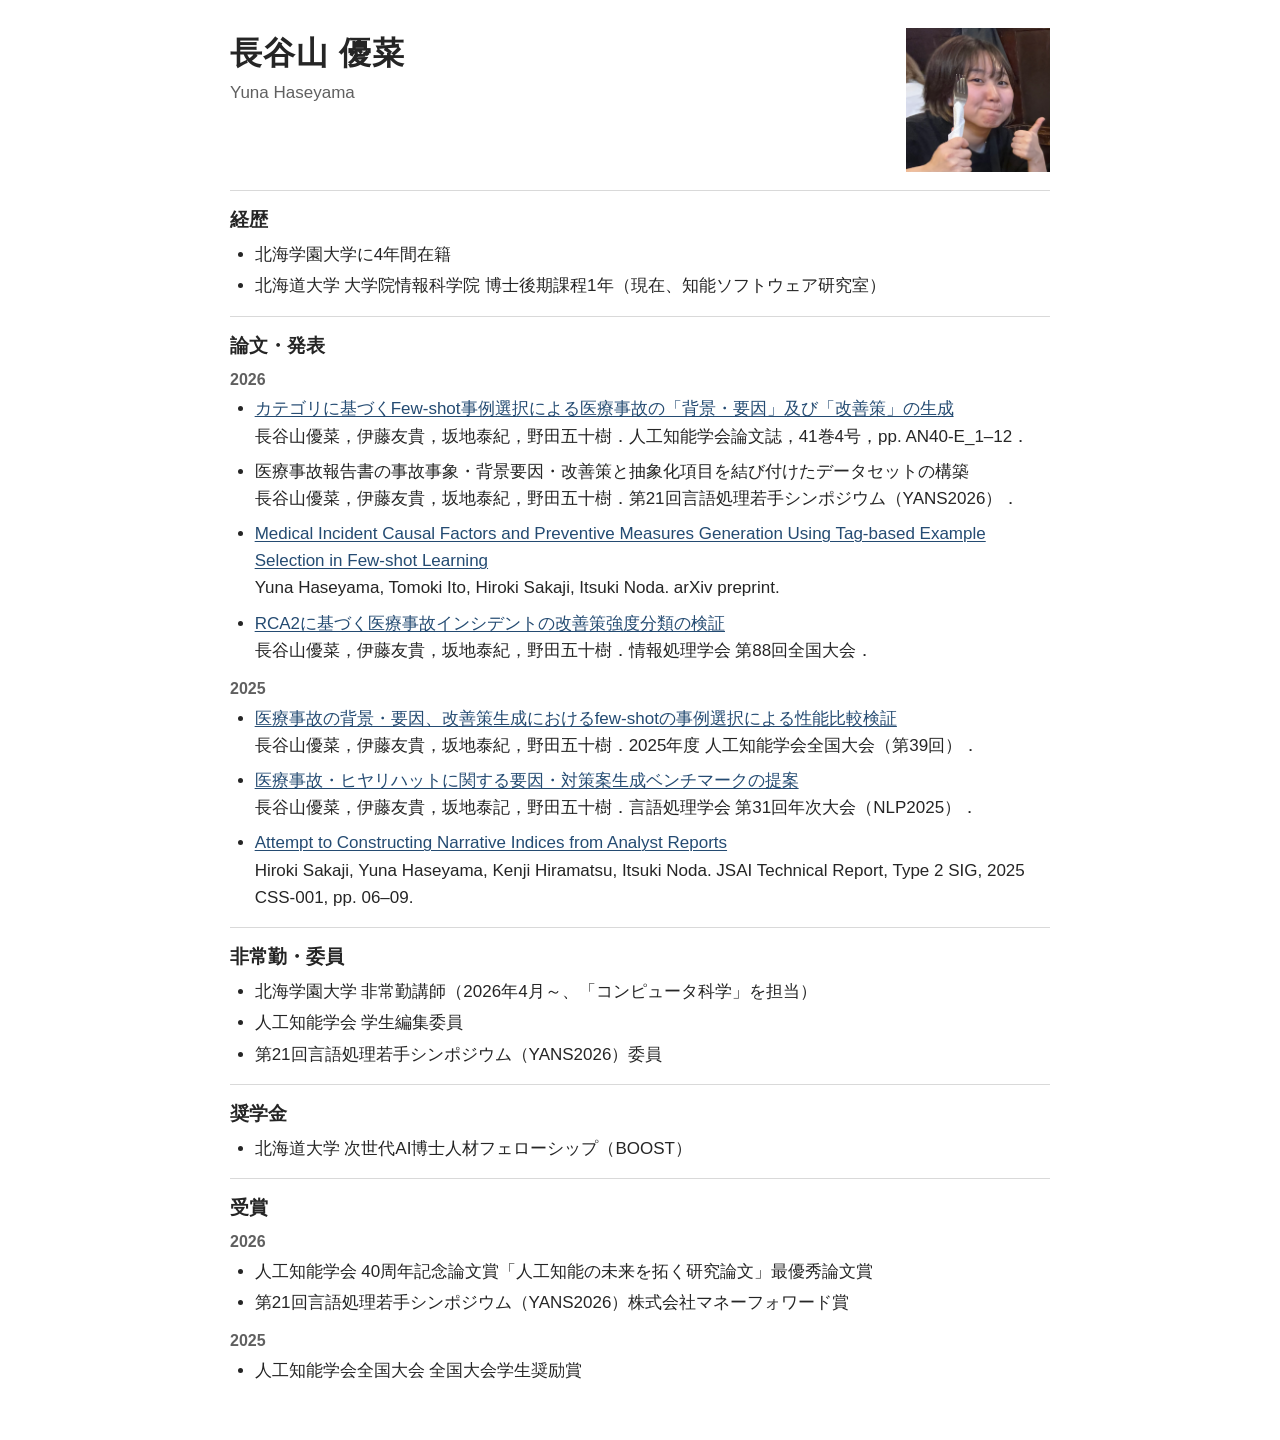
==== index.html @ e8ad877e "Publish academic portfolio" ====
<!doctype html>
<html lang="ja">
  <head>
    <meta charset="utf-8">
    <meta name="viewport" content="width=device-width, initial-scale=1">
    <meta name="description" content="長谷山優菜の経歴、論文、役職、奨学金、受賞歴">
    <title>長谷山 優菜 | Yuna Haseyama</title>
    <link rel="stylesheet" href="styles.css">
  </head>
  <body>
    <main>
      <header class="profile">
        <div>
          <h1>長谷山 優菜</h1>
          <p class="name-en">Yuna Haseyama</p>
        </div>
        <img class="portrait" src="haseyama_yuuna.jpg" alt="長谷山優菜の写真" width="144" height="144">
      </header>

      <section aria-labelledby="career-title">
        <h2 id="career-title">経歴</h2>
        <ul class="plain-list">
          <li>北海学園大学に4年間在籍</li>
          <li>北海道大学 大学院情報科学院 博士後期課程1年（現在、知能ソフトウェア研究室）</li>
        </ul>
      </section>

      <section aria-labelledby="papers-title">
        <h2 id="papers-title">論文・発表</h2>
        <h3>2026</h3>
        <ul class="publication-list">
          <li><a href="https://doi.org/10.1527/tjsai.41-4_AN40-E">カテゴリに基づくFew-shot事例選択による医療事故の「背景・要因」及び「改善策」の生成</a><br>
            長谷山優菜，伊藤友貴，坂地泰紀，野田五十樹．人工知能学会論文誌，41巻4号，pp. AN40-E_1–12．</li>
          <li>医療事故報告書の事故事象・背景要因・改善策と抽象化項目を結び付けたデータセットの構築<br>
            長谷山優菜，伊藤友貴，坂地泰紀，野田五十樹．第21回言語処理若手シンポジウム（YANS2026）．</li>
          <li><a href="https://arxiv.org/abs/2605.10025">Medical Incident Causal Factors and Preventive Measures Generation Using Tag-based Example Selection in Few-shot Learning</a><br>
            Yuna Haseyama, Tomoki Ito, Hiroki Sakaji, Itsuki Noda. arXiv preprint.</li>
          <li><a href="https://www.ipsj.or.jp/event/taikai/88/WEB/data/pdf/5D-05.html">RCA2に基づく医療事故インシデントの改善策強度分類の検証</a><br>
            長谷山優菜，伊藤友貴，坂地泰紀，野田五十樹．情報処理学会 第88回全国大会．</li>
        </ul>
        <h3>2025</h3>
        <ul class="publication-list">
          <li><a href="https://doi.org/10.11517/pjsai.JSAI2025.0_2L1OS2504">医療事故の背景・要因、改善策生成におけるfew-shotの事例選択による性能比較検証</a><br>
            長谷山優菜，伊藤友貴，坂地泰紀，野田五十樹．2025年度 人工知能学会全国大会（第39回）．</li>
          <li><a href="https://www.anlp.jp/proceedings/annual_meeting/2025/pdf_dir/P5-12.pdf">医療事故・ヒヤリハットに関する要因・対策案生成ベンチマークの提案</a><br>
            長谷山優菜，伊藤友貴，坂地泰記，野田五十樹．言語処理学会 第31回年次大会（NLP2025）．</li>
          <li><a href="https://doi.org/10.11517/jsaisigtwo.2025.CSS-001_06">Attempt to Constructing Narrative Indices from Analyst Reports</a><br>
            Hiroki Sakaji, Yuna Haseyama, Kenji Hiramatsu, Itsuki Noda. JSAI Technical Report, Type 2 SIG, 2025 CSS-001, pp. 06–09.</li>
        </ul>
      </section>

      <section aria-labelledby="roles-title">
        <h2 id="roles-title">非常勤・委員</h2>
        <ul class="plain-list">
          <li>北海学園大学 非常勤講師（2026年4月～、「コンピュータ科学」を担当）</li>
          <li>人工知能学会 学生編集委員</li>
          <li>第21回言語処理若手シンポジウム（YANS2026）委員</li>
        </ul>
      </section>

      <section aria-labelledby="scholarship-title">
        <h2 id="scholarship-title">奨学金</h2>
        <ul class="plain-list"><li>北海道大学 次世代AI博士人材フェローシップ（BOOST）</li></ul>
      </section>

      <section aria-labelledby="awards-title">
        <h2 id="awards-title">受賞</h2>
        <h3>2026</h3>
        <ul class="plain-list">
          <li>人工知能学会 40周年記念論文賞「人工知能の未来を拓く研究論文」最優秀論文賞</li>
          <li>第21回言語処理若手シンポジウム（YANS2026）株式会社マネーフォワード賞</li>
        </ul>
        <h3>2025</h3>
        <ul class="plain-list"><li>人工知能学会全国大会 全国大会学生奨励賞</li></ul>
      </section>
    </main>
  </body>
</html>
---- styles.css ----
:root {
  color-scheme: light;
  --text: #252525;
  --muted: #606060;
  --line: #d9d9d9;
  --link: #244b72;
}

* { box-sizing: border-box; }

body {
  margin: 0;
  background: #fff;
  color: var(--text);
  font-family: "Yu Gothic", "Hiragino Kaku Gothic ProN", "Noto Sans JP", sans-serif;
  font-size: 17px;
  line-height: 1.6;
}

main {
  width: min(100% - 40px, 820px);
  margin: 0 auto;
  padding: 28px 0 40px;
}

.profile {
  display: flex;
  align-items: flex-start;
  justify-content: space-between;
  gap: 20px;
  padding-bottom: 18px;
}

h1 {
  margin: 0;
  font-size: 2rem;
  font-weight: 600;
  letter-spacing: .03em;
}

.name-en {
  margin: 0;
  color: var(--muted);
}

.portrait {
  display: block;
  width: 144px;
  height: 144px;
  object-fit: cover;
  flex: none;
}

section {
  padding: 14px 0 16px;
  border-top: 1px solid var(--line);
}

h2 {
  margin: 0 0 6px;
  font-size: 1.18rem;
  font-weight: 700;
}

h3 {
  margin: 0 0 3px;
  color: var(--muted);
  font-size: 1rem;
  font-weight: 600;
}

.plain-list + h3,
.publication-list + h3 { margin-top: 12px; }

.plain-list,
.publication-list {
  padding-left: 1.45em;
  margin: 0;
}

li + li { margin-top: 4px; }

.publication-list li { margin-bottom: 8px; }
.publication-list li:last-child { margin-bottom: 0; }

a {
  color: var(--link);
  text-decoration-thickness: 1px;
  text-underline-offset: 2px;
}

a:hover,
a:focus-visible { color: #132f4b; }

@media (max-width: 560px) {
  main { padding-top: 20px; }
  .profile { gap: 16px; }
  .portrait { width: 100px; height: 100px; }
  h1 { font-size: 1.65rem; }
  body { font-size: 16px; }
}
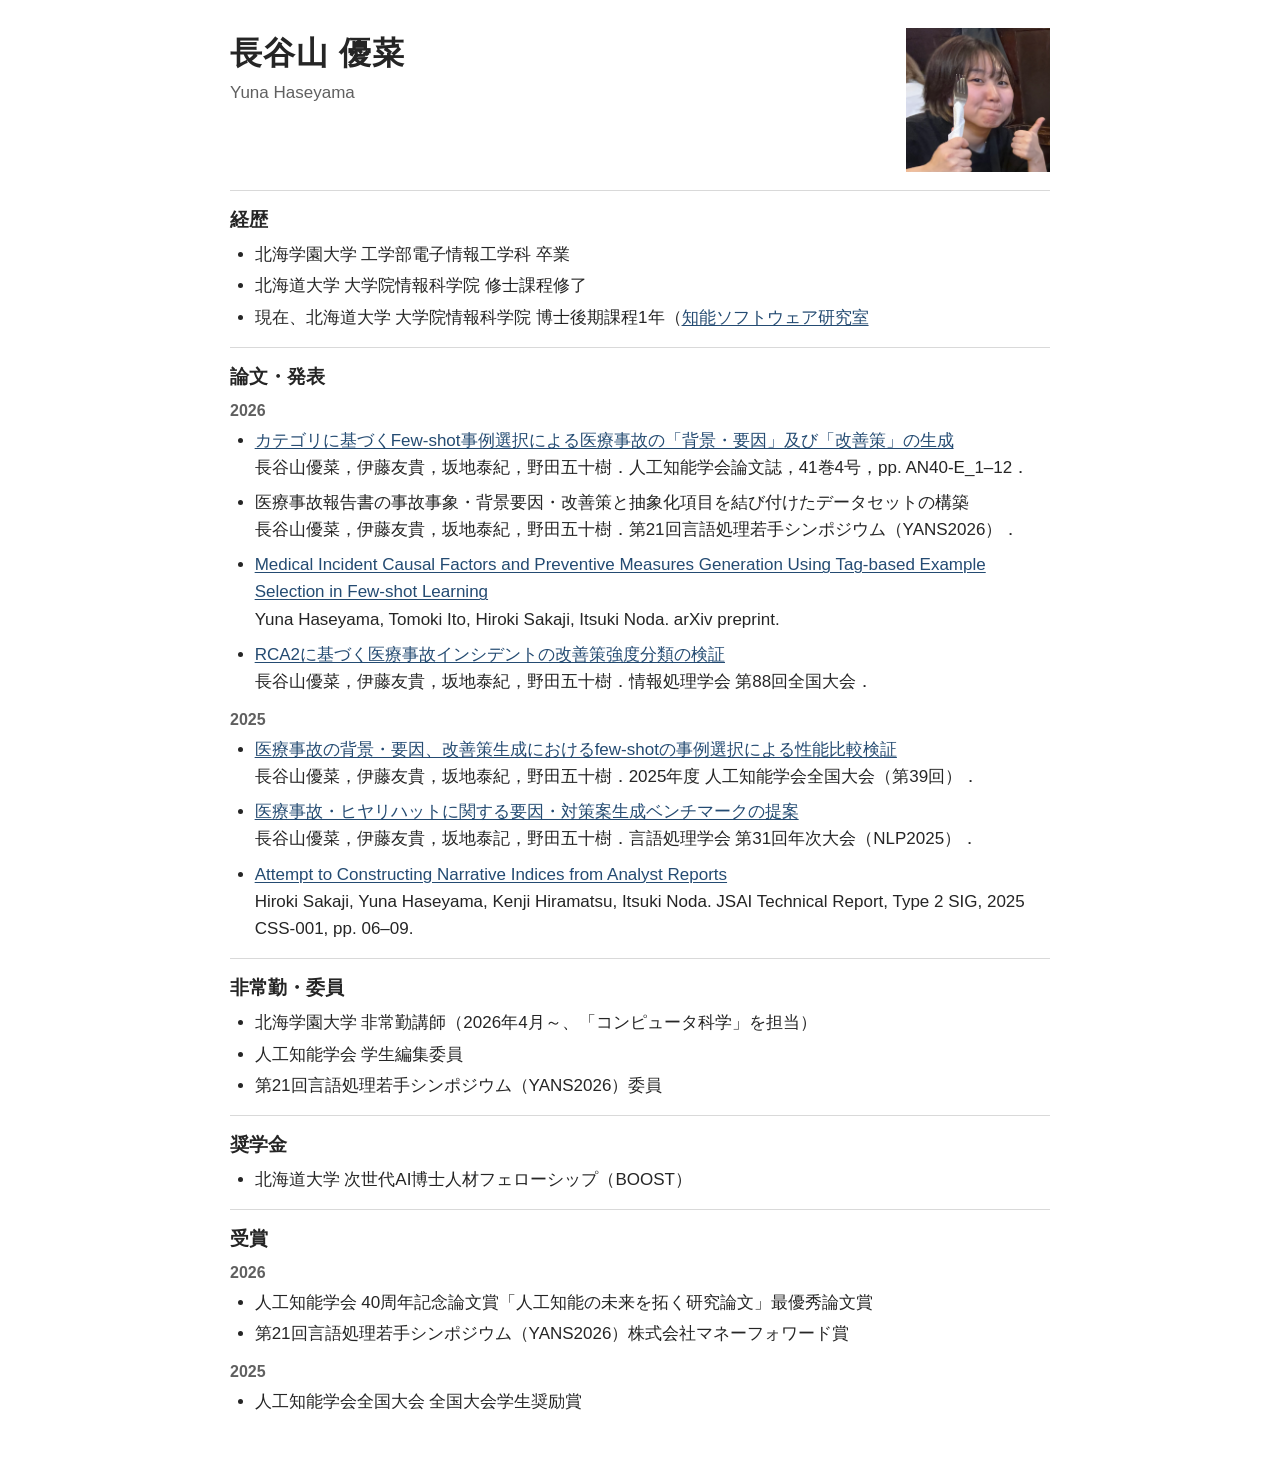
==== commit 7d8b1af8: "index修正" ====
--- a/index.html
+++ b/index.html
@@ -20,8 +20,9 @@
       <section aria-labelledby="career-title">
         <h2 id="career-title">経歴</h2>
         <ul class="plain-list">
-          <li>北海学園大学に4年間在籍</li>
-          <li>北海道大学 大学院情報科学院 博士後期課程1年（現在、知能ソフトウェア研究室）</li>
+          <li>北海学園大学 工学部電子情報工学科 卒業</li>
+          <li>北海道大学 大学院情報科学院 修士課程修了</li>
+          <li>現在、北海道大学 大学院情報科学院 博士後期課程1年（<a href="https://sites.google.com/elms.hokudai.ac.jp/intelligent-software-lab/home?authuser=0">知能ソフトウェア研究室</a></li>
         </ul>
       </section>
 
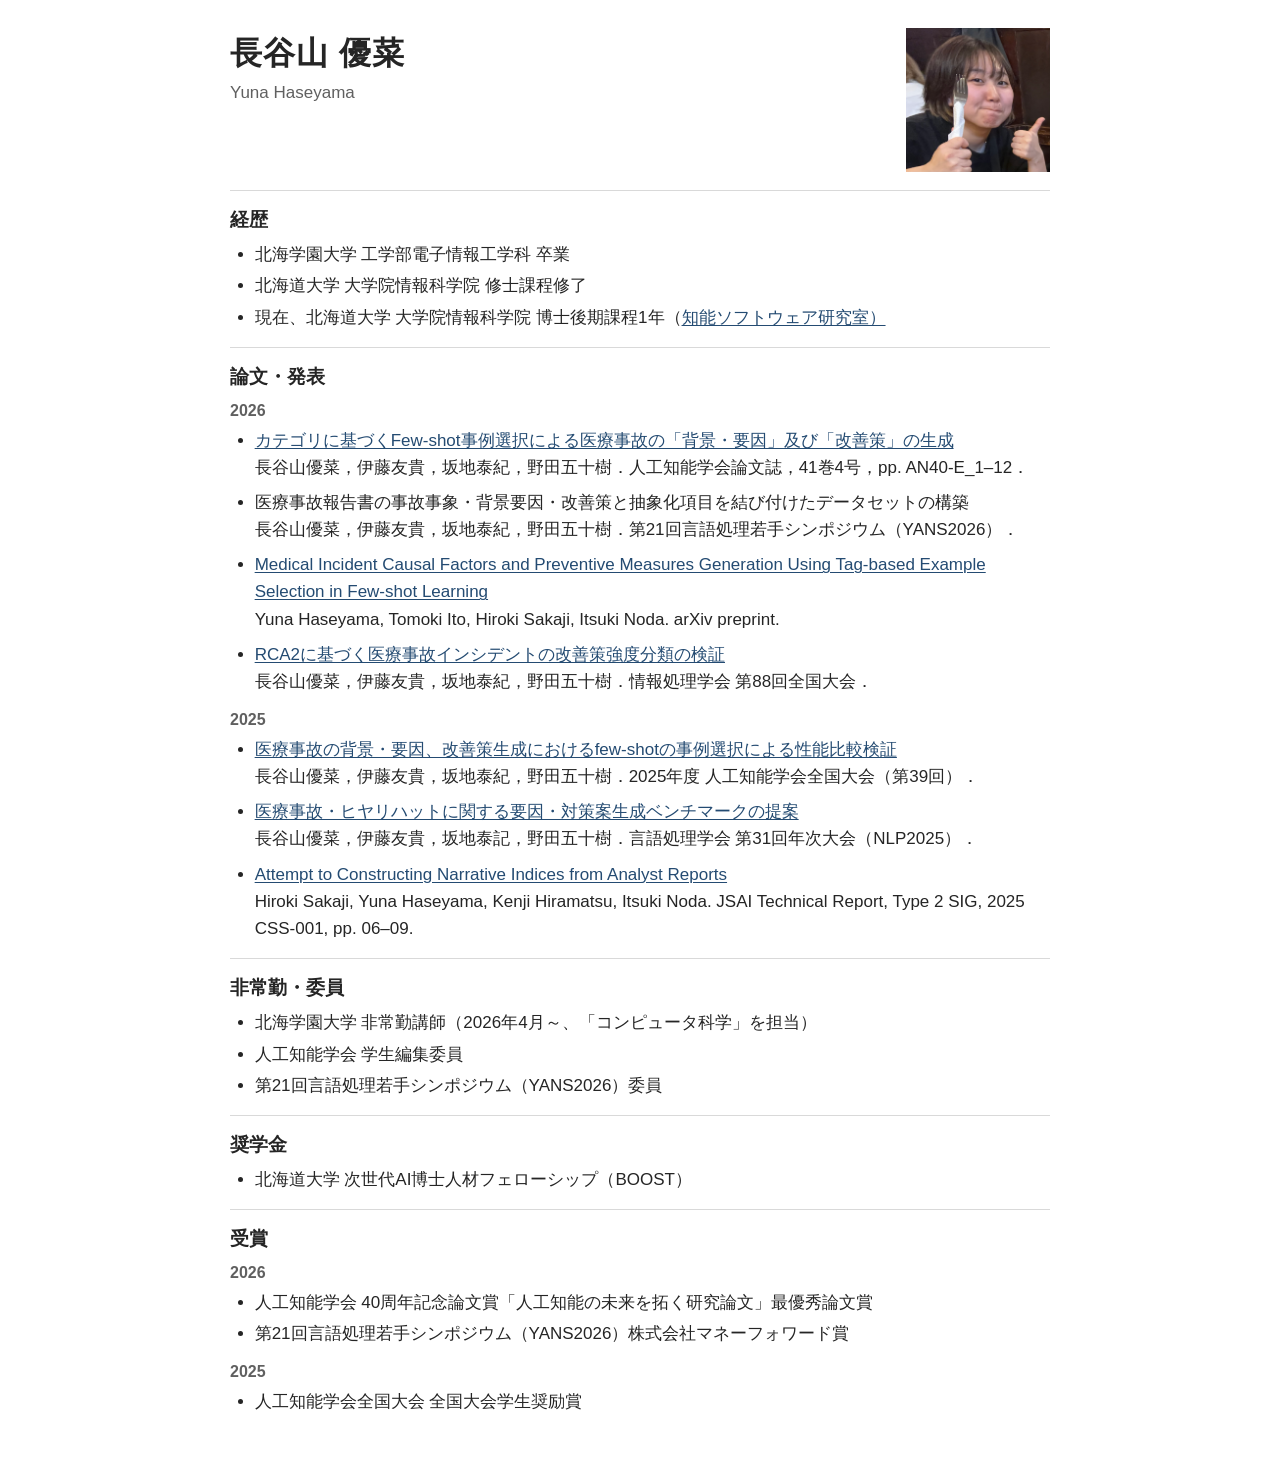
==== commit 4d005e2c: "index修正2" ====
--- a/index.html
+++ b/index.html
@@ -22,7 +22,7 @@
         <ul class="plain-list">
           <li>北海学園大学 工学部電子情報工学科 卒業</li>
           <li>北海道大学 大学院情報科学院 修士課程修了</li>
-          <li>現在、北海道大学 大学院情報科学院 博士後期課程1年（<a href="https://sites.google.com/elms.hokudai.ac.jp/intelligent-software-lab/home?authuser=0">知能ソフトウェア研究室</a></li>
+          <li>現在、北海道大学 大学院情報科学院 博士後期課程1年（<a href="https://sites.google.com/elms.hokudai.ac.jp/intelligent-software-lab/home?authuser=0">知能ソフトウェア研究室）</a></li>
         </ul>
       </section>
 
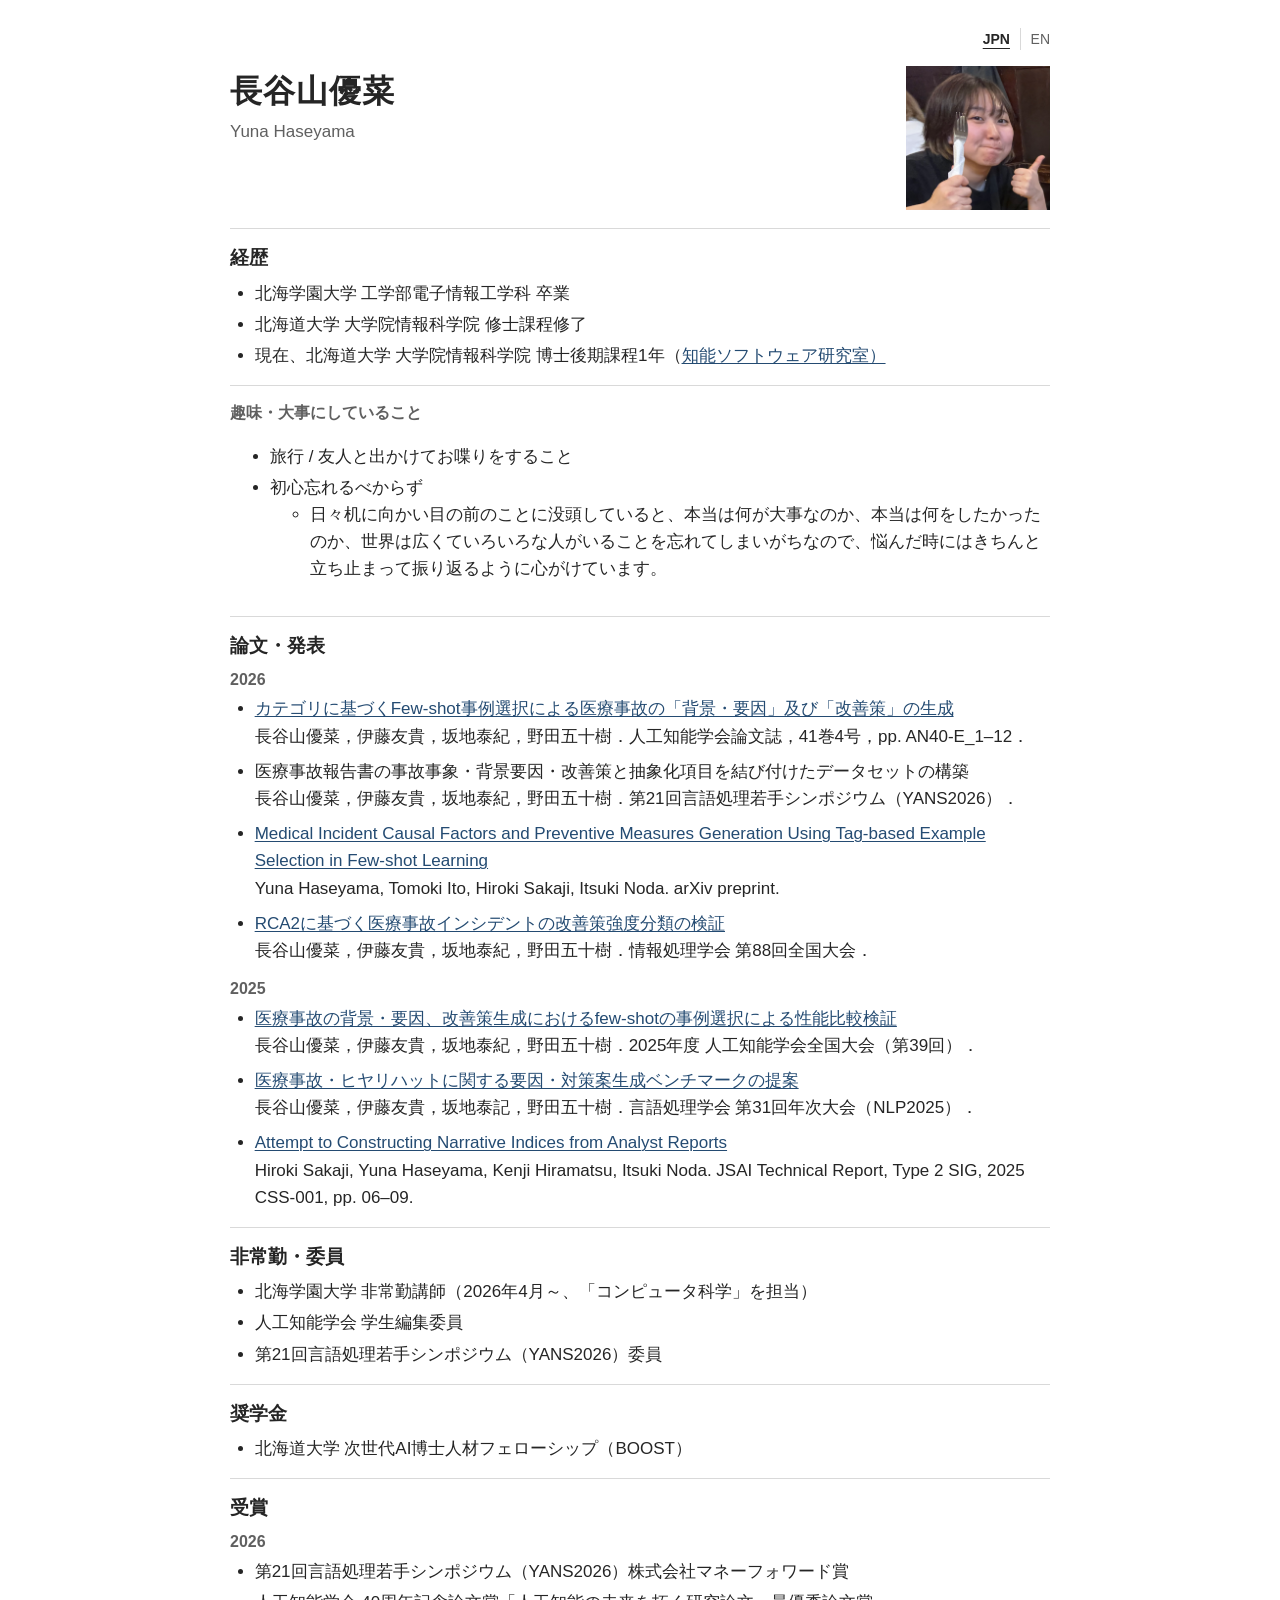
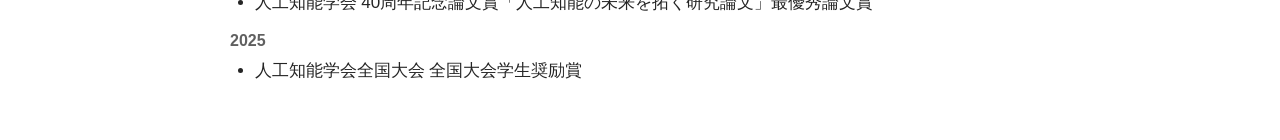
==== commit a207ff92: "add english ver" ====
--- a/index.html
+++ b/index.html
@@ -3,16 +3,23 @@
   <head>
     <meta charset="utf-8">
     <meta name="viewport" content="width=device-width, initial-scale=1">
-    <meta name="description" content="長谷山優菜の経歴、論文、役職、奨学金、受賞歴">
-    <title>長谷山 優菜 | Yuna Haseyama</title>
+    <meta name="description" content="長谷山優菜（Yuna Haseyama）の研究プロフィール。北海道大学大学院情報科学院の博士後期課程に在籍。経歴、論文・発表、委員、奨学金、受賞歴を掲載。">
+    <title>長谷山優菜 | Yuna Haseyama — 研究プロフィール</title>
+    <link rel="canonical" href="https://hasseyy.github.io/">
+    <link rel="alternate" hreflang="ja" href="https://hasseyy.github.io/">
+    <link rel="alternate" hreflang="en" href="https://hasseyy.github.io/en.html">
     <link rel="stylesheet" href="styles.css">
   </head>
   <body>
     <main>
+      <nav class="language-switch" aria-label="言語切り替え">
+        <a href="index.html" lang="ja" aria-current="page">JPN</a>
+        <a href="en.html" lang="en">EN</a>
+      </nav>
       <header class="profile">
         <div>
-          <h1>長谷山 優菜</h1>
-          <p class="name-en">Yuna Haseyama</p>
+          <h1>長谷山優菜</h1>
+          <p class="name-en" lang="en">Yuna Haseyama</p>
         </div>
         <img class="portrait" src="haseyama_yuuna.jpg" alt="長谷山優菜の写真" width="144" height="144">
       </header>
@@ -23,6 +30,19 @@
           <li>北海学園大学 工学部電子情報工学科 卒業</li>
           <li>北海道大学 大学院情報科学院 修士課程修了</li>
           <li>現在、北海道大学 大学院情報科学院 博士後期課程1年（<a href="https://sites.google.com/elms.hokudai.ac.jp/intelligent-software-lab/home?authuser=0">知能ソフトウェア研究室）</a></li>
+        </ul>
+      </section>
+
+      <section aria-labelledby="shumi">
+        <h3 id="shumi">趣味・大事にしていること</h3>
+        <ul class="shumi-list">
+          <li>旅行 / 友人と出かけてお喋りをすること</li>
+          <li>初心忘れるべからず
+            <ul>
+              <li>日々机に向かい目の前のことに没頭していると、本当は何が大事なのか、本当は何をしたかったのか、世界は広くていろいろな人がいることを忘れてしまいがちなので、悩んだ時にはきちんと立ち止まって振り返るように心がけています。</li>
+              <!-- <li>いろいろな人と喋るのも好きです。</li> -->
+            </ul>
+          </li>
         </ul>
       </section>
 
@@ -68,8 +88,8 @@
         <h2 id="awards-title">受賞</h2>
         <h3>2026</h3>
         <ul class="plain-list">
+          <li>第21回言語処理若手シンポジウム（YANS2026）株式会社マネーフォワード賞</li>
           <li>人工知能学会 40周年記念論文賞「人工知能の未来を拓く研究論文」最優秀論文賞</li>
-          <li>第21回言語処理若手シンポジウム（YANS2026）株式会社マネーフォワード賞</li>
         </ul>
         <h3>2025</h3>
         <ul class="plain-list"><li>人工知能学会全国大会 全国大会学生奨励賞</li></ul>
--- a/styles.css
+++ b/styles.css
@@ -21,6 +21,28 @@
   width: min(100% - 40px, 820px);
   margin: 0 auto;
   padding: 28px 0 40px;
+}
+
+.language-switch {
+  display: flex;
+  justify-content: flex-end;
+  margin-bottom: 16px;
+  font-size: .875rem;
+}
+
+.language-switch a {
+  padding: 0 .7em;
+  color: var(--muted);
+  text-decoration: none;
+}
+
+.language-switch a:first-child { border-right: 1px solid var(--line); }
+.language-switch a:last-child { padding-right: 0; }
+.language-switch a[aria-current="page"] {
+  color: var(--text);
+  font-weight: 700;
+  text-decoration: underline;
+  text-underline-offset: 4px;
 }
 
 .profile {
